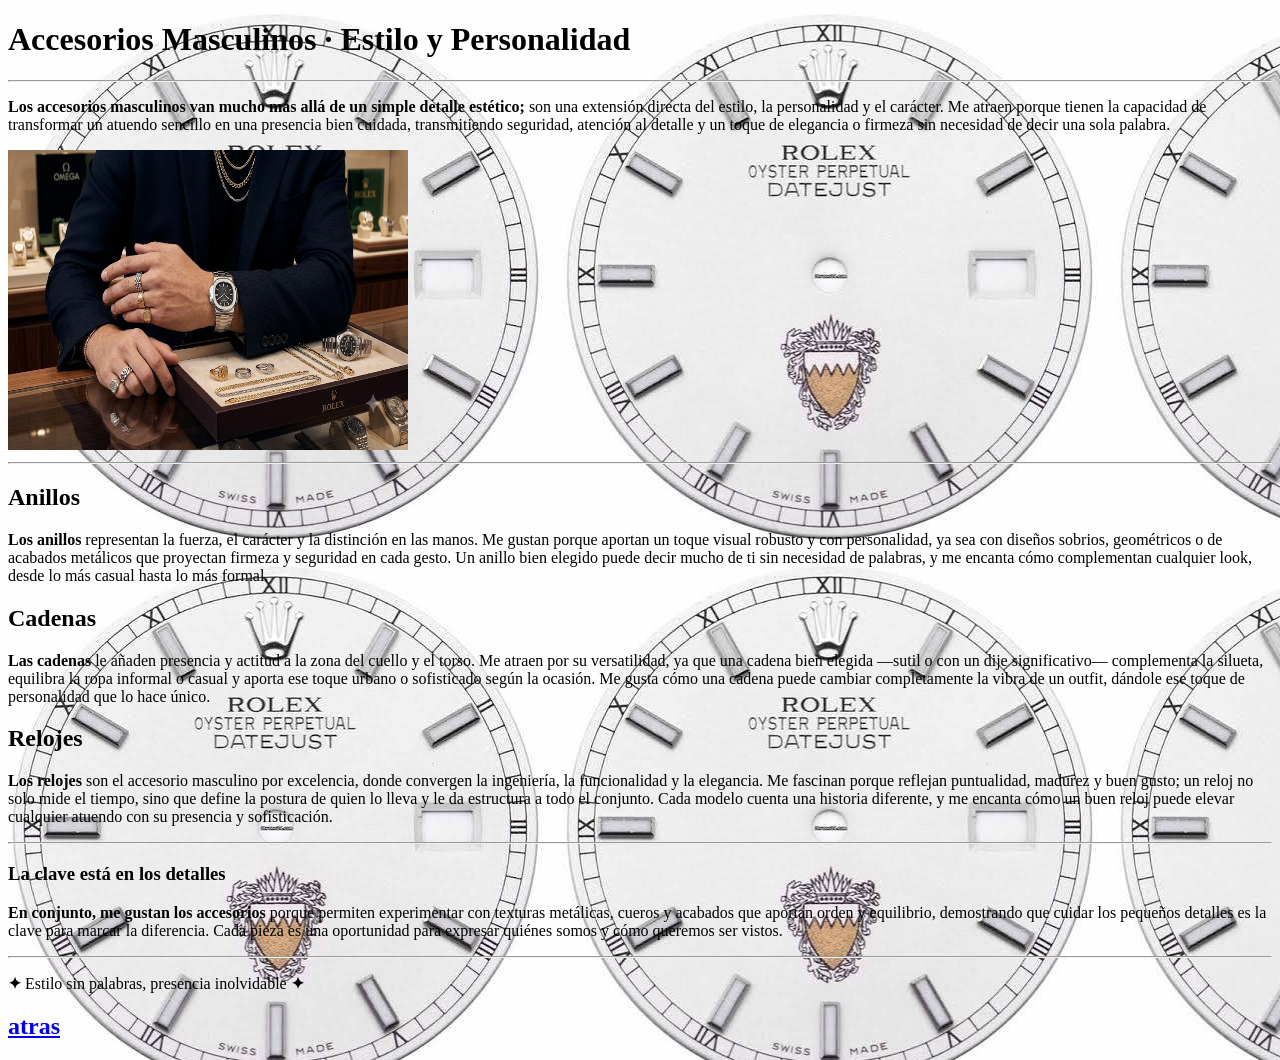
==== accesorios.html @ 10e760de "Add files via upload" ====
<!doctype html>
<html lang="es">
	<head>
		<meta charset="UTF-8" />
		<meta name="viewport" content="width=device-width, initial-scale=1.0" />
		<title>Accesorios Masculinos</title>
	</head>
	<body background="/fondo_accesorios.jpeg">
		<h1>Accesorios Masculinos · Estilo y Personalidad</h1>
		<hr />

		<p>
			<strong
				>Los accesorios masculinos van mucho más allá de un simple detalle
				estético;</strong
			>
			son una extensión directa del estilo, la personalidad y el carácter. Me
			atraen porque tienen la capacidad de transformar un atuendo sencillo en
			una presencia bien cuidada, transmitiendo seguridad, atención al detalle y
			un toque de elegancia o firmeza sin necesidad de decir una sola palabra.
		</p>
		<img src="/accesorios.jpeg" width="400" height="300" />
		<hr />

		<h2>Anillos</h2>
		<p>
			<strong>Los anillos</strong> representan la fuerza, el carácter y la
			distinción en las manos. Me gustan porque aportan un toque visual robusto
			y con personalidad, ya sea con diseños sobrios, geométricos o de acabados
			metálicos que proyectan firmeza y seguridad en cada gesto. Un anillo bien
			elegido puede decir mucho de ti sin necesidad de palabras, y me encanta
			cómo complementan cualquier look, desde lo más casual hasta lo más formal.
		</p>

		<h2>Cadenas</h2>
		<p>
			<strong>Las cadenas</strong> le añaden presencia y actitud a la zona del
			cuello y el torso. Me atraen por su versatilidad, ya que una cadena bien
			elegida —sutil o con un dije significativo— complementa la silueta,
			equilibra la ropa informal o casual y aporta ese toque urbano o
			sofisticado según la ocasión. Me gusta cómo una cadena puede cambiar
			completamente la vibra de un outfit, dándole ese toque de personalidad que
			lo hace único.
		</p>

		<h2>Relojes</h2>
		<p>
			<strong>Los relojes</strong> son el accesorio masculino por excelencia,
			donde convergen la ingeniería, la funcionalidad y la elegancia. Me
			fascinan porque reflejan puntualidad, madurez y buen gusto; un reloj no
			solo mide el tiempo, sino que define la postura de quien lo lleva y le da
			estructura a todo el conjunto. Cada modelo cuenta una historia diferente,
			y me encanta cómo un buen reloj puede elevar cualquier atuendo con su
			presencia y sofisticación.
		</p>

		<hr />

		<h3>La clave está en los detalles</h3>
		<p>
			<strong>En conjunto, me gustan los accesorios</strong> porque permiten
			experimentar con texturas metálicas, cueros y acabados que aportan orden y
			equilibrio, demostrando que cuidar los pequeños detalles es la clave para
			marcar la diferencia. Cada pieza es una oportunidad para expresar quiénes
			somos y cómo queremos ser vistos.
		</p>

		<hr />

		<p>
			<strong>✦</strong> Estilo sin palabras, presencia inolvidable
			<strong>✦</strong>
		</p>
		<h2><a href="/index.html">atras</a></h2>
	</body>
</html>
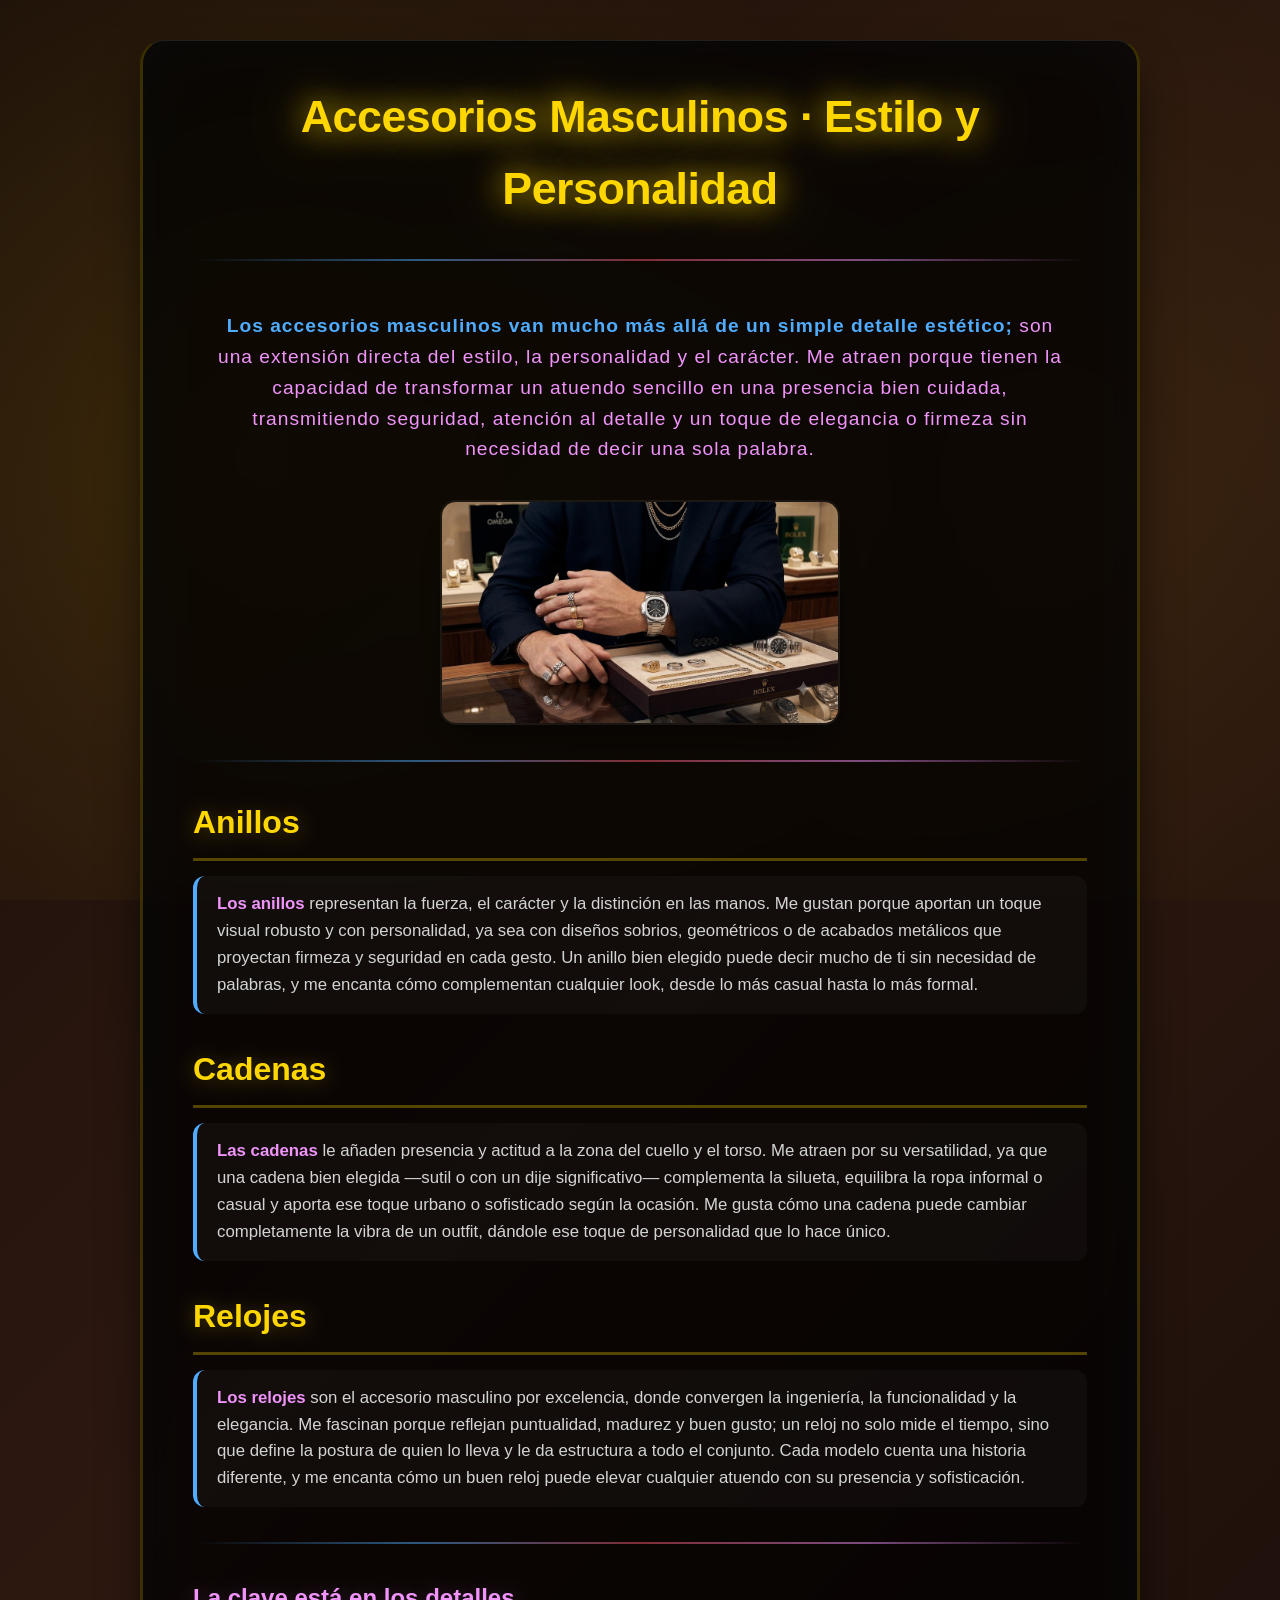
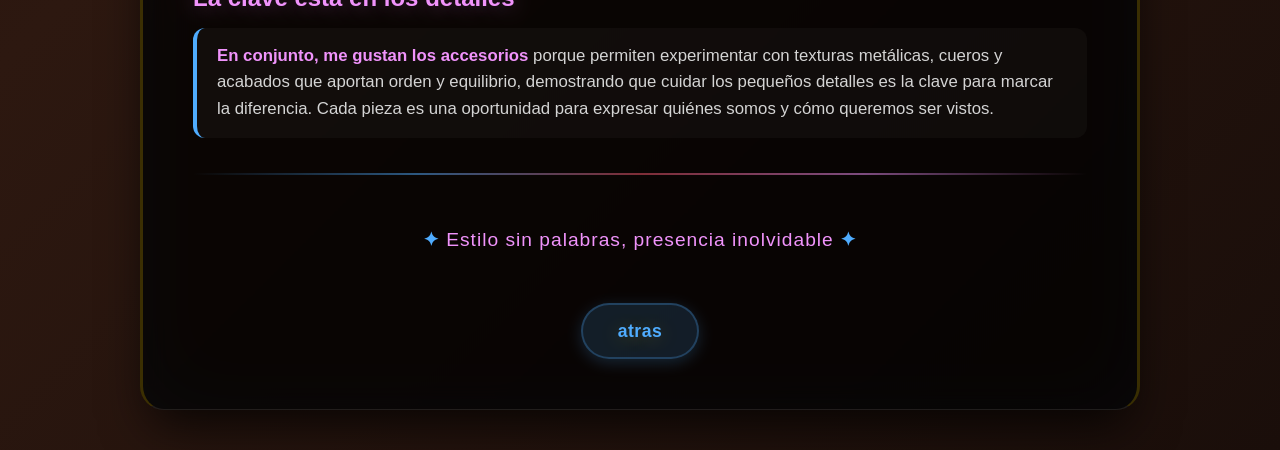
==== commit 506d16bd: "Add files via upload" ====
--- a/accesorios.html
+++ b/accesorios.html
@@ -4,73 +4,78 @@
 		<meta charset="UTF-8" />
 		<meta name="viewport" content="width=device-width, initial-scale=1.0" />
 		<title>Accesorios Masculinos</title>
+		<link rel="stylesheet" href="estilos.css" />
 	</head>
-	<body background="/fondo_accesorios.jpeg">
-		<h1>Accesorios Masculinos · Estilo y Personalidad</h1>
-		<hr />
+	<body class="page-accesorios">
+		<font color="black">
+			<h1>Accesorios Masculinos · Estilo y Personalidad</h1>
+			<hr />
 
-		<p>
-			<strong
-				>Los accesorios masculinos van mucho más allá de un simple detalle
-				estético;</strong
-			>
-			son una extensión directa del estilo, la personalidad y el carácter. Me
-			atraen porque tienen la capacidad de transformar un atuendo sencillo en
-			una presencia bien cuidada, transmitiendo seguridad, atención al detalle y
-			un toque de elegancia o firmeza sin necesidad de decir una sola palabra.
-		</p>
-		<img src="/accesorios.jpeg" width="400" height="300" />
-		<hr />
+			<p>
+				<strong
+					>Los accesorios masculinos van mucho más allá de un simple detalle
+					estético;</strong
+				>
+				son una extensión directa del estilo, la personalidad y el carácter. Me
+				atraen porque tienen la capacidad de transformar un atuendo sencillo en
+				una presencia bien cuidada, transmitiendo seguridad, atención al detalle
+				y un toque de elegancia o firmeza sin necesidad de decir una sola
+				palabra.
+			</p>
+			<img src="/accesorios.jpeg" width="400" height="300" />
+			<hr />
 
-		<h2>Anillos</h2>
-		<p>
-			<strong>Los anillos</strong> representan la fuerza, el carácter y la
-			distinción en las manos. Me gustan porque aportan un toque visual robusto
-			y con personalidad, ya sea con diseños sobrios, geométricos o de acabados
-			metálicos que proyectan firmeza y seguridad en cada gesto. Un anillo bien
-			elegido puede decir mucho de ti sin necesidad de palabras, y me encanta
-			cómo complementan cualquier look, desde lo más casual hasta lo más formal.
-		</p>
+			<h2>Anillos</h2>
+			<p>
+				<strong>Los anillos</strong> representan la fuerza, el carácter y la
+				distinción en las manos. Me gustan porque aportan un toque visual
+				robusto y con personalidad, ya sea con diseños sobrios, geométricos o de
+				acabados metálicos que proyectan firmeza y seguridad en cada gesto. Un
+				anillo bien elegido puede decir mucho de ti sin necesidad de palabras, y
+				me encanta cómo complementan cualquier look, desde lo más casual hasta
+				lo más formal.
+			</p>
 
-		<h2>Cadenas</h2>
-		<p>
-			<strong>Las cadenas</strong> le añaden presencia y actitud a la zona del
-			cuello y el torso. Me atraen por su versatilidad, ya que una cadena bien
-			elegida —sutil o con un dije significativo— complementa la silueta,
-			equilibra la ropa informal o casual y aporta ese toque urbano o
-			sofisticado según la ocasión. Me gusta cómo una cadena puede cambiar
-			completamente la vibra de un outfit, dándole ese toque de personalidad que
-			lo hace único.
-		</p>
+			<h2>Cadenas</h2>
+			<p>
+				<strong>Las cadenas</strong> le añaden presencia y actitud a la zona del
+				cuello y el torso. Me atraen por su versatilidad, ya que una cadena bien
+				elegida —sutil o con un dije significativo— complementa la silueta,
+				equilibra la ropa informal o casual y aporta ese toque urbano o
+				sofisticado según la ocasión. Me gusta cómo una cadena puede cambiar
+				completamente la vibra de un outfit, dándole ese toque de personalidad
+				que lo hace único.
+			</p>
 
-		<h2>Relojes</h2>
-		<p>
-			<strong>Los relojes</strong> son el accesorio masculino por excelencia,
-			donde convergen la ingeniería, la funcionalidad y la elegancia. Me
-			fascinan porque reflejan puntualidad, madurez y buen gusto; un reloj no
-			solo mide el tiempo, sino que define la postura de quien lo lleva y le da
-			estructura a todo el conjunto. Cada modelo cuenta una historia diferente,
-			y me encanta cómo un buen reloj puede elevar cualquier atuendo con su
-			presencia y sofisticación.
-		</p>
+			<h2>Relojes</h2>
+			<p>
+				<strong>Los relojes</strong> son el accesorio masculino por excelencia,
+				donde convergen la ingeniería, la funcionalidad y la elegancia. Me
+				fascinan porque reflejan puntualidad, madurez y buen gusto; un reloj no
+				solo mide el tiempo, sino que define la postura de quien lo lleva y le
+				da estructura a todo el conjunto. Cada modelo cuenta una historia
+				diferente, y me encanta cómo un buen reloj puede elevar cualquier
+				atuendo con su presencia y sofisticación.
+			</p>
 
-		<hr />
+			<hr />
 
-		<h3>La clave está en los detalles</h3>
-		<p>
-			<strong>En conjunto, me gustan los accesorios</strong> porque permiten
-			experimentar con texturas metálicas, cueros y acabados que aportan orden y
-			equilibrio, demostrando que cuidar los pequeños detalles es la clave para
-			marcar la diferencia. Cada pieza es una oportunidad para expresar quiénes
-			somos y cómo queremos ser vistos.
-		</p>
+			<h3>La clave está en los detalles</h3>
+			<p>
+				<strong>En conjunto, me gustan los accesorios</strong> porque permiten
+				experimentar con texturas metálicas, cueros y acabados que aportan orden
+				y equilibrio, demostrando que cuidar los pequeños detalles es la clave
+				para marcar la diferencia. Cada pieza es una oportunidad para expresar
+				quiénes somos y cómo queremos ser vistos.
+			</p>
 
-		<hr />
+			<hr />
 
-		<p>
-			<strong>✦</strong> Estilo sin palabras, presencia inolvidable
-			<strong>✦</strong>
-		</p>
-		<h2><a href="/index.html">atras</a></h2>
+			<p>
+				<strong>✦</strong> Estilo sin palabras, presencia inolvidable
+				<strong>✦</strong>
+			</p>
+			<h2><a href="/index.html" class="btn-atras">atras</a></h2>
+		</font>
 	</body>
 </html>
--- a/estilos.css
+++ b/estilos.css
@@ -0,0 +1,699 @@
+/* ============================================================
+   📦 1. RESET Y CONFIGURACIÓN GLOBAL
+   ============================================================ */
+* {
+	margin: 0;
+	padding: 0;
+	box-sizing: border-box;
+}
+
+html {
+	scroll-behavior: smooth;
+}
+
+html,
+body {
+	margin: 0;
+	padding: 0;
+	min-height: 100vh;
+	min-height: 100dvh;
+	width: 100%;
+	overflow-x: hidden;
+}
+
+body {
+	display: flex;
+	justify-content: center;
+	align-items: flex-start;
+	padding: 40px 20px;
+	font-family: "Segoe UI", Tahoma, Geneva, Verdana, sans-serif;
+	color: #e0e0e0;
+	line-height: 1.6;
+	background: linear-gradient(135deg, #0f0c29, #302b63, #24243e);
+	background-attachment: fixed;
+	box-sizing: border-box;
+	position: relative; /* Necesario para el pseudo-elemento ::before */
+}
+
+/* ============================================================
+   📦 2. CONTENEDOR PRINCIPAL
+   ============================================================ */
+body > *:not(style) {
+	width: 100%;
+	max-width: 1000px;
+	margin: 0 auto;
+	padding: 40px 50px;
+	background: rgba(255, 255, 255, 0.05);
+	backdrop-filter: blur(10px);
+	-webkit-backdrop-filter: blur(10px);
+	border-radius: 24px;
+	border: 1px solid rgba(255, 255, 255, 0.1);
+	border-left: 3px solid rgba(79, 172, 254, 0.15);
+	border-right: 3px solid rgba(79, 172, 254, 0.15);
+	box-shadow:
+		0 25px 50px -12px rgba(0, 0, 0, 0.8),
+		inset 0 0 80px rgba(79, 172, 254, 0.03);
+	box-sizing: border-box;
+	overflow: hidden;
+	min-height: calc(100vh - 80px);
+	min-height: calc(100dvh - 80px);
+}
+
+/* ============================================================
+   📦 3. TIPOGRAFÍA - TÍTULOS
+   ============================================================ */
+h1 {
+	font-size: 2.8rem;
+	font-weight: 800;
+	text-align: center;
+	color: #ffffff;
+	text-shadow:
+		0 0 20px rgba(245, 87, 108, 0.6),
+		0 0 40px rgba(79, 172, 254, 0.4),
+		0 4px 20px rgba(0, 0, 0, 0.8);
+	margin-bottom: 20px;
+	letter-spacing: -0.5px;
+	max-width: 100%;
+	word-wrap: break-word;
+	background-size: 200% auto;
+	animation: shimmer 3s linear infinite;
+}
+
+h2 {
+	font-size: 2rem;
+	font-weight: 700;
+	color: #4facfe !important;
+	margin: 30px 0 15px 0;
+	padding-bottom: 10px;
+	border-bottom: 3px solid rgba(79, 172, 254, 0.3);
+	text-shadow: 0 2px 20px rgba(79, 172, 254, 0.3);
+	max-width: 100%;
+	word-wrap: break-word;
+	width: 100% !important;
+	display: block !important;
+	box-sizing: border-box;
+}
+
+h3 {
+	font-size: 1.5rem;
+	font-weight: 600;
+	color: #f093fb !important;
+	margin: 25px 0 10px 0;
+	text-shadow: 0 2px 20px rgba(240, 147, 251, 0.3);
+	max-width: 100%;
+	word-wrap: break-word;
+}
+
+h4 {
+	font-size: 1.3rem;
+	font-weight: 600;
+	color: #ffffff !important;
+	margin: 20px 0 15px 0;
+	text-align: center;
+	letter-spacing: 2px;
+	text-shadow: 0 0 30px rgba(255, 255, 255, 0.3);
+	max-width: 100%;
+	word-wrap: break-word;
+}
+
+/* ============================================================
+   📦 4. PÁRRAFOS Y TEXTO
+   ============================================================ */
+p {
+	font-size: 1.05rem;
+	color: #d4d4d4;
+	margin-bottom: 18px;
+	padding: 15px 20px;
+	background: rgba(255, 255, 255, 0.03);
+	border-radius: 12px;
+	border-left: 4px solid #4facfe;
+	transition: all 0.3s ease;
+	word-wrap: break-word;
+	overflow-wrap: break-word;
+	max-width: 100%;
+	box-sizing: border-box;
+}
+
+p:hover {
+	background: rgba(255, 255, 255, 0.08);
+	border-left-color: #f5576c;
+	transform: translateX(5px);
+}
+
+strong {
+	color: #f093fb;
+	font-weight: 700;
+}
+
+/* ============================================================
+   📦 5. ENLACES Y LISTAS
+   ============================================================ */
+a {
+	color: #4facfe;
+	text-decoration: none;
+	transition: all 0.3s ease;
+	font-weight: 600;
+}
+
+a:hover {
+	color: #f5576c;
+	text-decoration: underline;
+	text-underline-offset: 4px;
+}
+
+/* --- Menú principal --- */
+ul {
+	list-style: none;
+	display: flex;
+	flex-wrap: wrap;
+	gap: 15px;
+	justify-content: center;
+	margin: 30px 0 20px 0;
+	padding: 0;
+	max-width: 100%;
+	box-sizing: border-box;
+}
+
+ul li {
+	background: rgba(255, 255, 255, 0.06);
+	border-radius: 50px;
+	padding: 12px 28px;
+	transition: all 0.3s cubic-bezier(0.4, 0, 0.2, 1);
+	border: 1px solid rgba(255, 255, 255, 0.08);
+	max-width: 100%;
+	box-sizing: border-box;
+	word-wrap: break-word;
+}
+
+ul li:hover {
+	transform: translateY(-3px) scale(1.02);
+	background: rgba(245, 87, 108, 0.15);
+	border-color: #f5576c;
+	box-shadow: 0 10px 25px -8px rgba(245, 87, 108, 0.3);
+}
+
+ul li a {
+	color: #e0e0e0;
+	text-decoration: none;
+	font-weight: 600;
+	font-size: 1.1rem;
+	transition: all 0.3s ease;
+	display: block;
+}
+
+ul li a:hover {
+	color: #f5576c;
+	text-shadow: 0 0 20px rgba(245, 87, 108, 0.5);
+	text-decoration: none;
+}
+
+/* --- Botón "Atrás" --- */
+h2 a,
+h3 a {
+	display: inline-block;
+	background: rgba(79, 172, 254, 0.15);
+	padding: 10px 30px;
+	border-radius: 50px;
+	border: 1px solid rgba(79, 172, 254, 0.2);
+	transition: all 0.3s ease;
+	font-size: 1.1rem;
+	color: #4facfe;
+	text-decoration: none;
+}
+
+h2 a:hover,
+h3 a:hover {
+	background: rgba(245, 87, 108, 0.2);
+	border-color: #f5576c;
+	color: #f5576c;
+	transform: scale(1.05);
+	box-shadow: 0 8px 25px rgba(245, 87, 108, 0.2);
+	text-decoration: none;
+}
+
+/* ============================================================
+   📦 6. IMÁGENES, VIDEOS Y SEPARADORES
+   ============================================================ */
+img,
+video,
+table {
+	display: block;
+	max-width: 100% !important;
+	height: auto !important;
+	margin: 20px auto;
+	border-radius: 16px;
+	box-shadow: 0 20px 40px -12px rgba(0, 0, 0, 0.6);
+	border: 2px solid rgba(255, 255, 255, 0.06);
+	transition: all 0.4s ease;
+}
+
+img:hover,
+video:hover {
+	transform: scale(1.01);
+	border-color: rgba(245, 87, 108, 0.3);
+	box-shadow: 0 30px 60px -15px rgba(245, 87, 108, 0.2);
+}
+
+hr {
+	border: none;
+	height: 2px;
+	background: linear-gradient(
+		90deg,
+		transparent,
+		#4facfe,
+		#f5576c,
+		#f093fb,
+		transparent
+	);
+	margin: 35px 0;
+	opacity: 0.5;
+}
+
+hr + p {
+	text-align: center;
+	font-size: 1.2rem;
+	color: #f093fb;
+	border-left: none;
+	background: transparent;
+	letter-spacing: 1px;
+}
+
+hr + p strong {
+	color: #4facfe;
+}
+
+/* ============================================================
+   📦 7. TEMAS POR PÁGINA
+   ============================================================ */
+
+/* --- Fondos --- */
+body.page-accesorios {
+	background: linear-gradient(135deg, #1a0e0a, #2d1810, #1a0e0a) !important;
+}
+body.page-peliculas {
+	background: linear-gradient(135deg, #1a0a0a, #2d0a0a, #1a0a2d) !important;
+}
+body.page-videojuegos {
+	background: linear-gradient(135deg, #0a0a1a, #0d1a2d, #1a0a2d) !important;
+}
+body.page-salir {
+	background: linear-gradient(135deg, #0a1a0a, #0d2d1a, #1a2d2d) !important;
+}
+
+/* --- Contenedor oscuro para páginas con tema --- */
+body.page-accesorios > *:not(style),
+body.page-peliculas > *:not(style),
+body.page-videojuegos > *:not(style),
+body.page-salir > *:not(style) {
+	background: rgba(0, 0, 0, 0.75) !important;
+	backdrop-filter: blur(12px) !important;
+	-webkit-backdrop-filter: blur(12px) !important;
+	min-height: calc(100vh - 80px) !important;
+	min-height: calc(100dvh - 80px) !important;
+}
+
+/* --- Bordes laterales por tema --- */
+body.page-accesorios > *:not(style) {
+	border-left-color: rgba(255, 215, 0, 0.2) !important;
+	border-right-color: rgba(255, 215, 0, 0.2) !important;
+}
+body.page-peliculas > *:not(style) {
+	border-left-color: rgba(255, 71, 87, 0.2) !important;
+	border-right-color: rgba(255, 71, 87, 0.2) !important;
+}
+body.page-videojuegos > *:not(style) {
+	border-left-color: rgba(0, 255, 136, 0.2) !important;
+	border-right-color: rgba(0, 255, 136, 0.2) !important;
+}
+body.page-salir > *:not(style) {
+	border-left-color: rgba(123, 237, 159, 0.2) !important;
+	border-right-color: rgba(123, 237, 159, 0.2) !important;
+}
+
+/* --- H1 por tema --- */
+body.page-index h1 {
+	background: linear-gradient(135deg, #f093fb, #f5576c, #4facfe);
+	-webkit-background-clip: text;
+	-webkit-text-fill-color: transparent;
+	background-clip: text;
+	text-shadow: none;
+	filter: drop-shadow(0 0 30px rgba(245, 87, 108, 0.4));
+	animation: shimmer 3s linear infinite;
+}
+
+body.page-accesorios h1 {
+	color: #ffd700 !important;
+	text-shadow:
+		0 0 30px rgba(255, 215, 0, 0.8),
+		0 0 60px rgba(255, 215, 0, 0.4),
+		0 4px 20px rgba(0, 0, 0, 0.9);
+	animation: glow-gold 2s ease-in-out infinite alternate;
+}
+
+body.page-peliculas h1 {
+	color: #ff4757 !important;
+	text-shadow:
+		0 0 30px rgba(255, 71, 87, 0.8),
+		0 0 60px rgba(255, 71, 87, 0.4),
+		0 4px 20px rgba(0, 0, 0, 0.9);
+	animation: glow-red 2s ease-in-out infinite alternate;
+}
+
+body.page-videojuegos h1 {
+	color: #00ff88 !important;
+	text-shadow:
+		0 0 30px rgba(0, 255, 136, 0.8),
+		0 0 60px rgba(0, 255, 136, 0.4),
+		0 4px 20px rgba(0, 0, 0, 0.9);
+	animation: glow-green 2s ease-in-out infinite alternate;
+}
+
+body.page-salir h1 {
+	color: #7bed9f !important;
+	text-shadow:
+		0 0 30px rgba(123, 237, 159, 0.8),
+		0 0 60px rgba(123, 237, 159, 0.4),
+		0 4px 20px rgba(0, 0, 0, 0.9);
+	animation: glow-green 2.5s ease-in-out infinite alternate;
+}
+
+/* --- H2 por tema --- */
+body.page-accesorios h2 {
+	color: #ffd700 !important;
+	border-bottom-color: rgba(255, 215, 0, 0.3);
+	text-shadow: 0 2px 20px rgba(255, 215, 0, 0.3);
+}
+body.page-peliculas h2 {
+	color: #ff4757 !important;
+	border-bottom-color: rgba(255, 71, 87, 0.3);
+	text-shadow: 0 2px 20px rgba(255, 71, 87, 0.3);
+}
+body.page-videojuegos h2 {
+	color: #00ff88 !important;
+	border-bottom-color: rgba(0, 255, 136, 0.3);
+	text-shadow: 0 2px 20px rgba(0, 255, 136, 0.3);
+}
+body.page-salir h2 {
+	color: #7bed9f !important;
+	border-bottom-color: rgba(123, 237, 159, 0.3);
+	text-shadow: 0 2px 20px rgba(123, 237, 159, 0.3);
+}
+
+/* ============================================================
+   📦 8. ANIMACIONES
+   ============================================================ */
+@keyframes shimmer {
+	0% {
+		background-position: -200% center;
+	}
+	100% {
+		background-position: 200% center;
+	}
+}
+
+@keyframes glow-gold {
+	0% {
+		text-shadow:
+			0 0 20px rgba(255, 215, 0, 0.6),
+			0 0 40px rgba(255, 215, 0, 0.3),
+			0 4px 20px rgba(0, 0, 0, 0.9);
+	}
+	100% {
+		text-shadow:
+			0 0 40px rgba(255, 215, 0, 1),
+			0 0 80px rgba(255, 215, 0, 0.6),
+			0 4px 30px rgba(0, 0, 0, 0.9);
+	}
+}
+
+@keyframes glow-red {
+	0% {
+		text-shadow:
+			0 0 20px rgba(255, 71, 87, 0.6),
+			0 0 40px rgba(255, 71, 87, 0.3),
+			0 4px 20px rgba(0, 0, 0, 0.9);
+	}
+	100% {
+		text-shadow:
+			0 0 40px rgba(255, 71, 87, 1),
+			0 0 80px rgba(255, 71, 87, 0.6),
+			0 4px 30px rgba(0, 0, 0, 0.9);
+	}
+}
+
+@keyframes glow-green {
+	0% {
+		text-shadow:
+			0 0 20px rgba(0, 255, 136, 0.6),
+			0 0 40px rgba(0, 255, 136, 0.3),
+			0 4px 20px rgba(0, 0, 0, 0.9);
+	}
+	100% {
+		text-shadow:
+			0 0 40px rgba(0, 255, 136, 1),
+			0 0 80px rgba(0, 255, 136, 0.6),
+			0 4px 30px rgba(0, 0, 0, 0.9);
+	}
+}
+
+@keyframes breathe {
+	0% {
+		opacity: 0.6;
+	}
+	100% {
+		opacity: 1;
+	}
+}
+
+/* ============================================================
+   📦 9. FONDO DECORATIVO PARA LATERALES (Opción 2)
+   ============================================================ */
+body::before {
+	content: "";
+	position: fixed;
+	top: 0;
+	left: 0;
+	right: 0;
+	bottom: 0;
+	z-index: -1;
+	background:
+		radial-gradient(
+			circle at 20% 50%,
+			rgba(79, 172, 254, 0.08) 0%,
+			transparent 60%
+		),
+		radial-gradient(
+			circle at 80% 50%,
+			rgba(245, 87, 108, 0.08) 0%,
+			transparent 60%
+		);
+	pointer-events: none;
+	transition: all 0.5s ease;
+	animation: breathe 6s ease-in-out infinite alternate;
+}
+
+/* --- Temas por página para el fondo decorativo --- */
+body.page-accesorios::before {
+	background:
+		radial-gradient(
+			circle at 20% 50%,
+			rgba(255, 215, 0, 0.12) 0%,
+			transparent 60%
+		),
+		radial-gradient(
+			circle at 80% 50%,
+			rgba(255, 215, 0, 0.06) 0%,
+			transparent 60%
+		);
+}
+body.page-peliculas::before {
+	background:
+		radial-gradient(
+			circle at 20% 50%,
+			rgba(255, 71, 87, 0.12) 0%,
+			transparent 60%
+		),
+		radial-gradient(
+			circle at 80% 50%,
+			rgba(255, 71, 87, 0.06) 0%,
+			transparent 60%
+		);
+}
+body.page-videojuegos::before {
+	background:
+		radial-gradient(
+			circle at 20% 50%,
+			rgba(0, 255, 136, 0.12) 0%,
+			transparent 60%
+		),
+		radial-gradient(
+			circle at 80% 50%,
+			rgba(0, 255, 136, 0.06) 0%,
+			transparent 60%
+		);
+}
+body.page-salir::before {
+	background:
+		radial-gradient(
+			circle at 20% 50%,
+			rgba(123, 237, 159, 0.12) 0%,
+			transparent 60%
+		),
+		radial-gradient(
+			circle at 80% 50%,
+			rgba(123, 237, 159, 0.06) 0%,
+			transparent 60%
+		);
+}
+
+/* ============================================================
+   📦 10. SELECTOR DE TEXTO Y UTILIDADES
+   ============================================================ */
+::selection {
+	background: #f5576c;
+	color: #fff;
+}
+
+/* Elimina espacios extra al final */
+body > *:not(style) > *:last-child {
+	margin-bottom: 0;
+}
+
+body > *:not(style)::after {
+	content: "";
+	display: block;
+	height: 0;
+	clear: both;
+}
+
+/* ============================================================
+   📦 11. RESPONSIVE
+   ============================================================ */
+
+/* --- Tablets y móviles grandes --- */
+@media (max-width: 768px) {
+	body {
+		padding: 10px;
+	}
+
+	body > *:not(style) {
+		padding: 25px 20px !important;
+		border-radius: 16px;
+		margin: 0 5px;
+	}
+
+	h1 {
+		font-size: 2rem !important;
+	}
+	h2 {
+		font-size: 1.5rem !important;
+		padding: 10px 15px !important;
+	}
+	p {
+		font-size: 0.95rem;
+		padding: 12px 15px;
+	}
+
+	ul {
+		flex-direction: column;
+		align-items: center;
+	}
+	ul li {
+		width: 100%;
+		text-align: center;
+		padding: 14px 20px;
+		font-size: 0.95rem;
+	}
+
+	img,
+	video {
+		width: 100% !important;
+		height: auto !important;
+	}
+}
+
+/* --- Móviles pequeños --- */
+@media (max-width: 480px) {
+	body > *:not(style) {
+		padding: 15px 12px !important;
+		border-radius: 12px;
+	}
+
+	h1 {
+		font-size: 1.6rem !important;
+	}
+	h2 {
+		font-size: 1.3rem !important;
+		padding: 8px 10px !important;
+	}
+	p {
+		font-size: 0.9rem;
+		padding: 10px 12px;
+	}
+}
+/* ============================================================
+   📦 13. AJUSTE DE ALTURA PARA VIDEOJUEGOS (ELIMINAR CAJA VACÍA)
+   ============================================================ */
+
+/* Elimina la altura mínima forzada en videojuegos */
+body.page-videojuegos > *:not(style) {
+	min-height: auto !important; /* Elimina el min-height */
+	height: auto !important; /* Se ajusta al contenido */
+	padding-bottom: 40px !important; /* Mantiene un espacio al final */
+}
+
+/* También aplica a las reglas específicas de contenedor oscuro */
+body.page-videojuegos > *:not(style) {
+	background: rgba(0, 0, 0, 0.75) !important;
+	backdrop-filter: blur(12px) !important;
+	-webkit-backdrop-filter: blur(12px) !important;
+}
+
+/* ============================================================
+   📦 13. BOTÓN "ATRÁS" CENTRADO EN TODAS LAS PÁGINAS
+   ============================================================ */
+
+/* El contenedor (h2 o h3) se centra */
+h2:has(.btn-atras),
+h3:has(.btn-atras) {
+	text-align: center !important;
+	border-bottom: none !important;
+	background: none !important;
+	padding: 0 !important;
+	margin: 30px 0 10px 0 !important;
+	width: 100% !important;
+	display: block !important;
+}
+
+/* El botón en sí */
+.btn-atras {
+	display: inline-block !important;
+	background: rgba(79, 172, 254, 0.15) !important;
+	padding: 12px 35px !important;
+	border-radius: 50px !important;
+	border: 2px solid rgba(79, 172, 254, 0.25) !important;
+	color: #4facfe !important;
+	font-weight: 700 !important;
+	font-size: 1.1rem !important;
+	text-decoration: none !important;
+	transition: all 0.3s ease !important;
+	box-shadow: 0 4px 15px rgba(79, 172, 254, 0.2) !important;
+	letter-spacing: 0.5px !important;
+}
+
+.btn-atras:hover {
+	background: rgba(245, 87, 108, 0.25) !important;
+	border-color: #f5576c !important;
+	color: #f5576c !important;
+	transform: translateY(-3px) scale(1.03) !important;
+	box-shadow: 0 8px 30px rgba(245, 87, 108, 0.3) !important;
+	text-decoration: none !important;
+}
+
+/* Ajuste para móviles */
+@media (max-width: 480px) {
+	.btn-atras {
+		padding: 10px 25px !important;
+		font-size: 1rem !important;
+	}
+}
